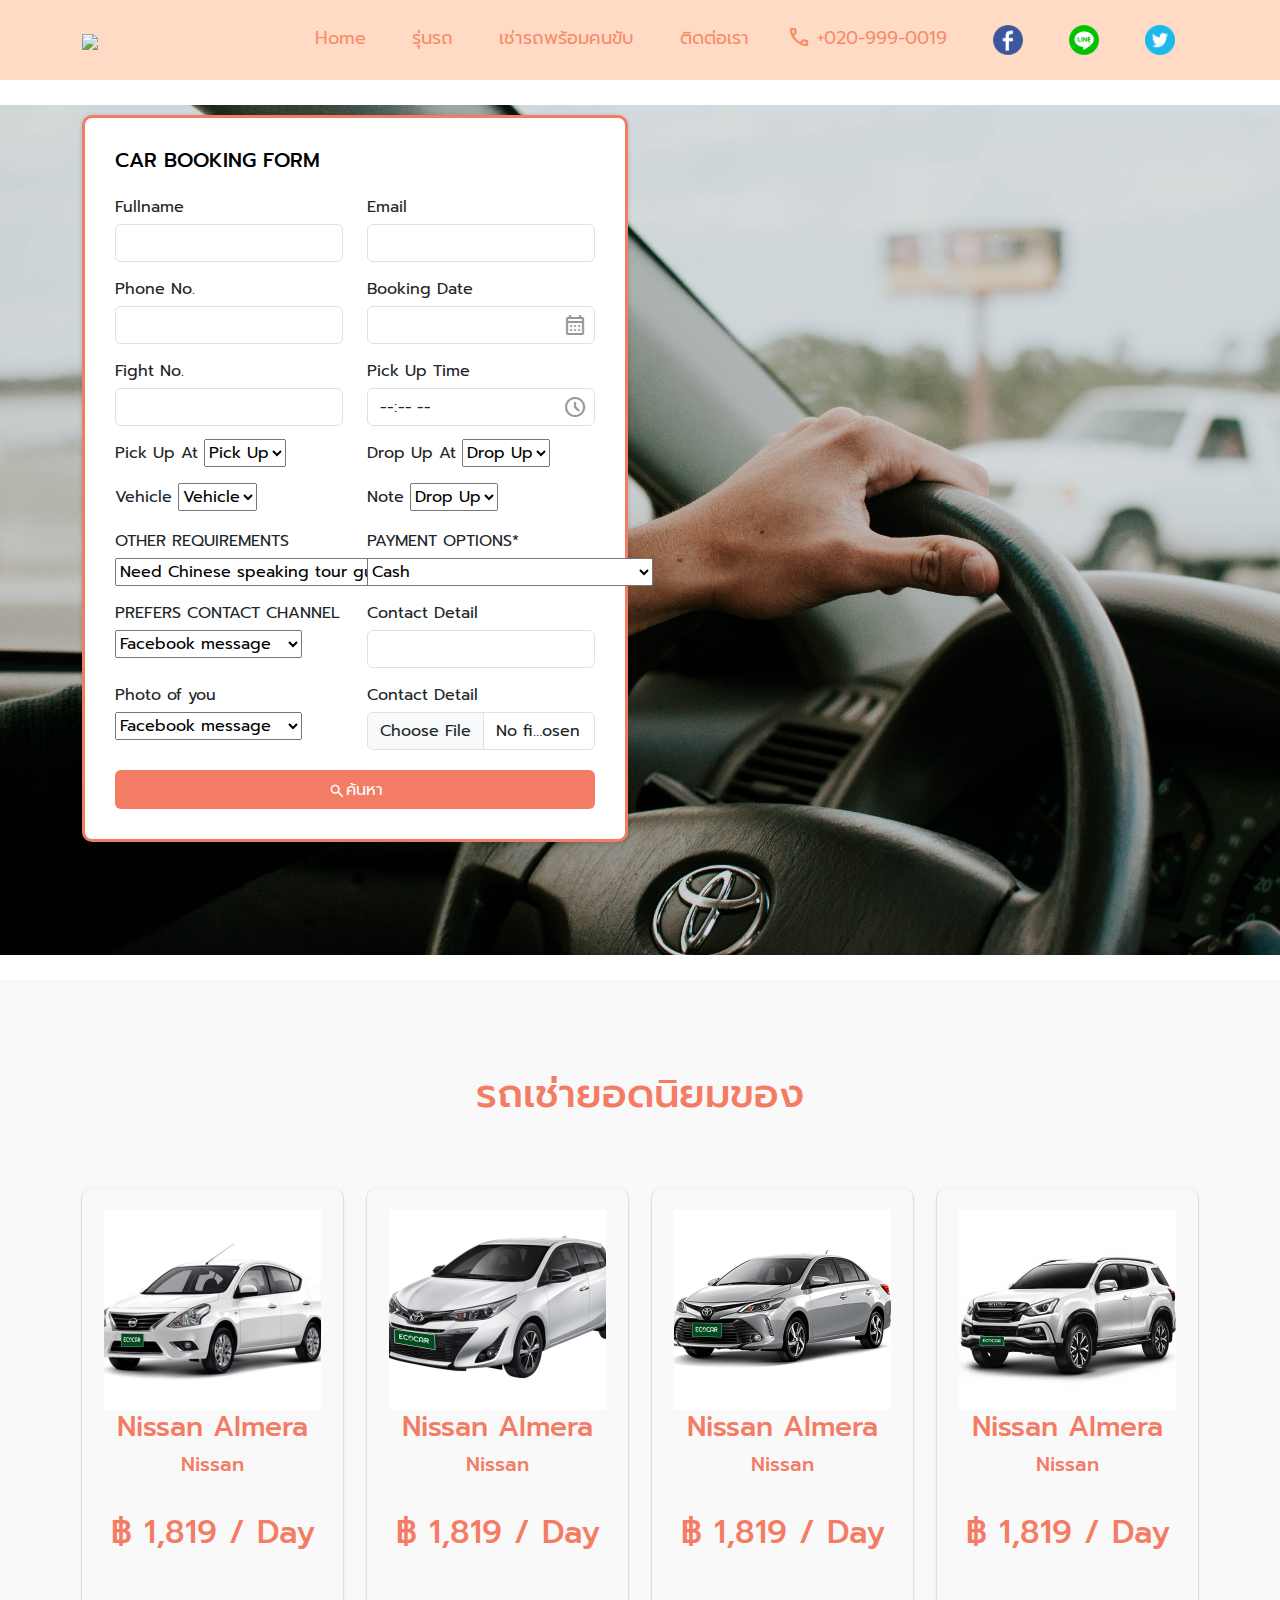
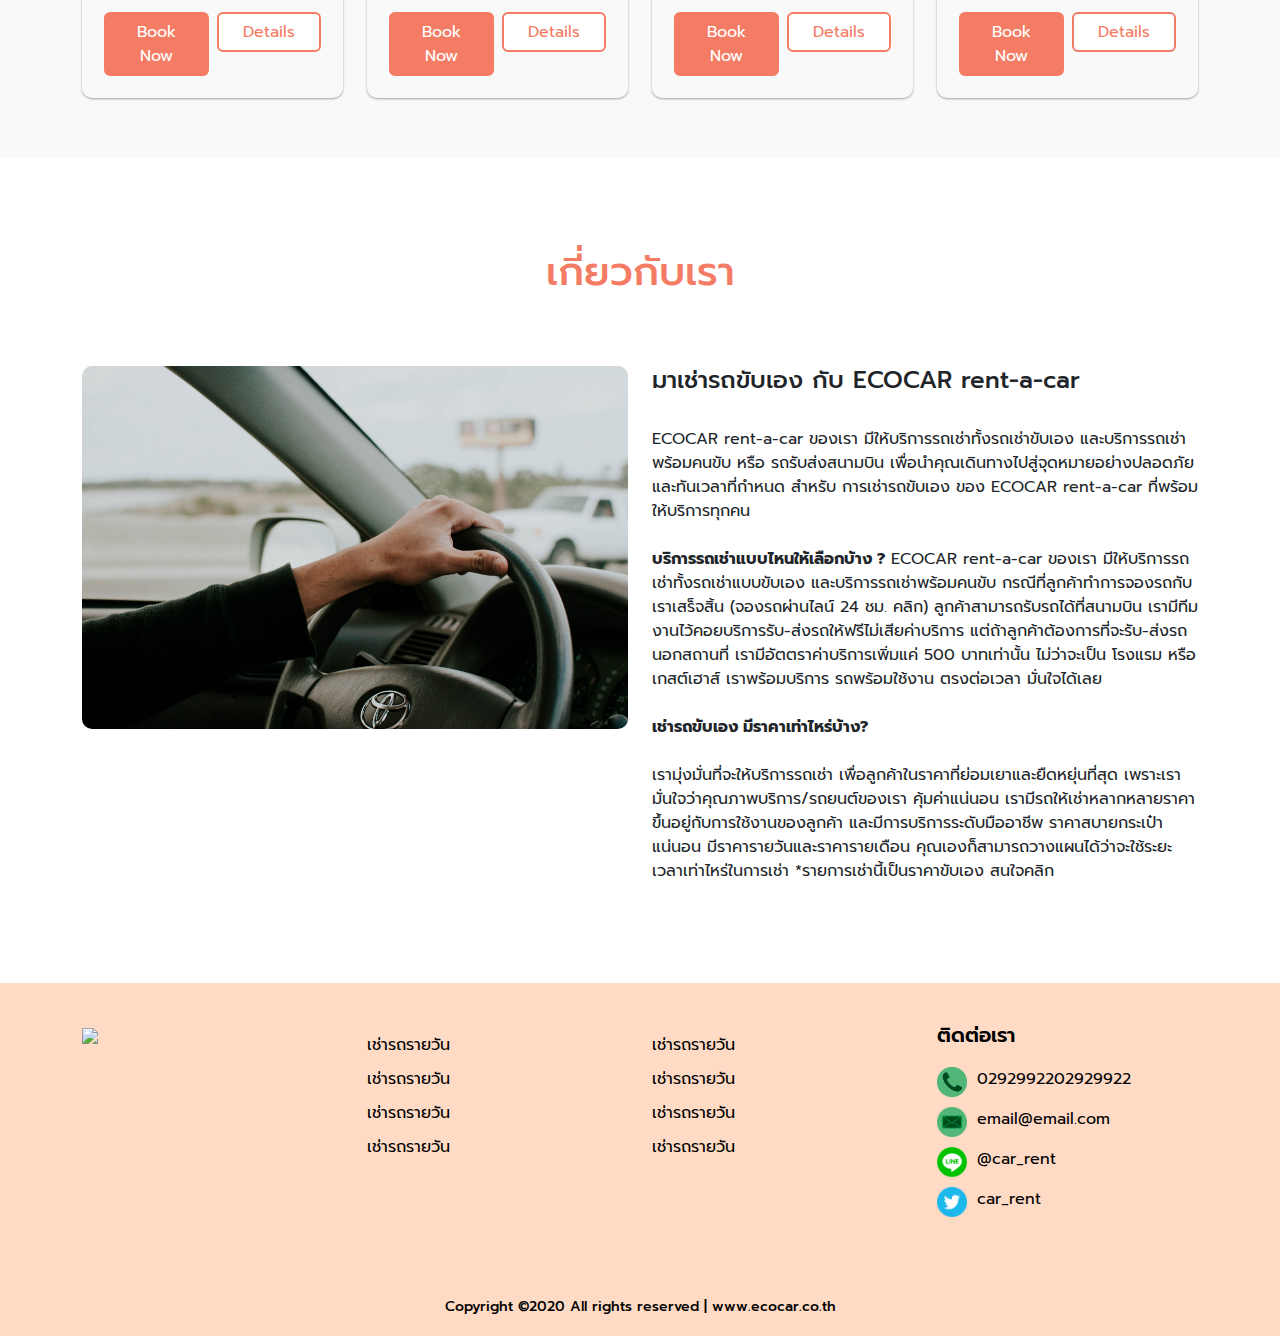
==== index.html @ 8d34a2dd "21:49 08/27/2023" ====
<!DOCTYPE html>
<html>
<head>
	
	<meta charset="utf-8">
    <meta http-equiv="X-UA-Compatible" content="IE=edge">
    <meta name="viewport" content="width=device-width, initial-scale=1">
	<title> Car Rent </title>
	<link rel="icon" type="image/x-icon" href="public/images/LogoLXBfinal01.png">
	<link href="https://cdn.jsdelivr.net/npm/bootstrap@5.3.1/dist/css/bootstrap.min.css" rel="stylesheet">
    <link href="public/css/style.css" rel="stylesheet" type="text/css" />      
	<link rel="stylesheet" href="https://cdnjs.cloudflare.com/ajax/libs/bootstrap-datepicker/1.9.0/css/bootstrap-datepicker.min.css"/>  
	<link href="https://cdn.jsdelivr.net/npm/select2@4.1.0-rc.0/dist/css/select2.min.css" rel="stylesheet" />  
	<link href="https://fonts.googleapis.com/icon?family=Material+Icons" rel="stylesheet"> 
	<link rel="preconnect" href="https://fonts.googleapis.com">
	<link rel="preconnect" href="https://fonts.gstatic.com" crossorigin> 
	<link href="https://fonts.googleapis.com/css2?family=Prompt:wght@400;500;600;700&display=swap" rel="stylesheet">
	<link rel="stylesheet" href="https://fonts.googleapis.com/css2?family=Material+Symbols+Outlined:opsz,wght,FILL,GRAD@20..48,100..700,0..1,-50..200" /> 
	<link rel="stylesheet" href="https://fonts.googleapis.com/css2?family=Material+Symbols+Rounded:opsz,wght,FILL,GRAD@48,400,0,0" />
	<link rel="stylesheet" href="https://cdnjs.cloudflare.com/ajax/libs/bootstrap-datetimepicker/4.17.47/css/bootstrap-datetimepicker.min.css">
 


</head>
<body> 

	<header>
		<nav class="navbar fixed-top navbar-expand-lg">
			<div class="container">
				<a class="navbar-brand" href="#">
					<img src="public/images/LogoLXBfinal01.png" class="img-responsive">
				</a>
				<button class="navbar-toggler" type="button" data-bs-toggle="collapse" data-bs-target="#navbarSupportedContent" aria-controls="navbarSupportedContent" aria-expanded="false" aria-label="Toggle navigation">
				<span class="navbar-toggler-icon"></span>
				</button>
				<div class="collapse navbar-collapse" id="navbarSupportedContent">
					<ul class="navbar-nav ms-auto mb-2 mb-lg-0">
						<li class="nav-item">
							<a class="nav-link" aria-current="page" href="#">Home</a>
						</li>
						<li class="nav-item">
							<a class="nav-link" href="#"> รุ่นรถ </a>
						</li>
						<li class="nav-item">
							<a class="nav-link" href="#">เช่ารถพร้อมคนขับ</a>
						</li>
						<li class="nav-item">
							<a class="nav-link" href="#">ติดต่อเรา</a>
						</li>
						<li class="nav-item">
							<a class="nav-link pl" href="tel:99999">
								<span class="material-symbols-outlined">
									call
								</span> +020-999-0019
							</a>
						</li>
						<li class="nav-item">
							<a class="nav-link" href="#">
								<img src="public/images/f.png" alt="">
							</a>
						</li>
						<li class="nav-item">
							<a class="nav-link" href="#">
								<img src="public/images/l.png" alt="">
							</a>
						</li>
						<li class="nav-item">
							<a class="nav-link" href="#">
								<img src="public/images/x.webp" alt="">
							</a>
						</li>
					</ul>
				</div>
			</div>
		</nav>
	</header>

	<main>
		<div class="cover-form">
			<div class="container">
				<div class="row h-100 d-flex align-items-center">
					<div class="col-lg-6">
						<div class="form-car">
							<h4>CAR BOOKING FORM</h4>
							<form>
								<div class="form-group row">
									<div class="col-lg-6">
										<label>Fullname</label>
										<input type="text" class="form-control"> 
									</div>
									<div class="col-lg-6">
										<label>Email</label>
										<input type="text" class="form-control"> 
									</div>
								</div>
								<div class="form-group row">
									<div class="col-lg-6">
										<label>Phone No.</label>
										<input type="text" class="form-control"> 
									</div>
									<div class="col-lg-6 position-relative"> 
										<label for="date1">Booking Date
											<span class="material-symbols-outlined icon-span2  ">
												calendar_month
											</span>
										</label>  
										<input type="text" class="form-control date" id="date1">
									</div>
								</div>
								<div class="form-group row">
									<div class="col-lg-6">
										<label>Fight No.</label>
										<input type="text" class="form-control"> 
									</div>
									<div class="col-lg-6 position-relative"> 
										<label for="timePicker">Pick Up Time
											<span class="material-symbols-outlined icon-span2  ">
												Schedule
											</span>
										</label>  
										<input type="time" class="form-control" id="timePicker">  
									</div>
								</div>
								<div class="form-group row">
									<div class="col-lg-6">
										<label>Pick Up At</label>
										<select class="js-example-basic-multiple">
											<option value="">Pick Up</option>
											<option value="">Pick Up</option>
											<option value="">Pick Up</option>
											<option value="">Pick Up</option>
										</select>
									</div>
									<div class="col-lg-6 position-relative"> 
										<label>Drop Up At</label>  
										<select class="js-example-basic-multiple">
											<option value="">Drop Up</option>
											<option value="">Drop Up</option>
											<option value="">Drop Up</option>
											<option value="">Drop Up</option>
										</select>
									</div>
								</div>
								<div class="form-group row">
									<div class="col-lg-6">
										<label>Vehicle </label>
										<select class="js-example-basic-multiple">
											<option value="">Vehicle</option>
											<option value="">Vehicle</option>
											<option value="">Vehicle</option>
											<option value="">Vehicle</option>
										</select>
									</div>
									<div class="col-lg-6 position-relative"> 
										<label>Note</label>  
										<select class="js-example-basic-multiple">
											<option value="">Drop Up</option>
											<option value="">Drop Up</option>
											<option value="">Drop Up</option>
											<option value="">Drop Up</option>
										</select>
									</div>
								</div>
								<div class="form-group row">
									<div class="col-lg-6">
										<label>OTHER REQUIREMENTS </label>
										<select class="js-example-basic-multiple">
											<option value="">Need Chinese speaking tour guide</option>
											<option value="">Need Chinese speaking driver</option>
											<option value="">Need English speaking driver</option>
											<option value="">Need a baby car seat in a car</option>
											<option value="">Able to smoke cigarettes in a car</option>
											<option value="">Able to drink alcohol in a car</option>
											<option value="">Able to bring pet with a case in a car</option>
											<option value="">อื่นๆ:</option>
										</select>
									</div>
									<div class="col-lg-6 position-relative"> 
										<label>PAYMENT OPTIONS*</label>  
										<select class="js-example-basic-multiple">
											<option value="">Cash</option>
											<option value="">Transfer money via Bank Account</option>
											<option value="">VISA/Credit card</option> 
										</select>
									</div>
								</div>  
								<div class="form-group row">
									<div class="col-lg-6">
										<label>PREFERS CONTACT CHANNEL </label>
										<select class="js-example-basic-multiple">
											<option value="">Facebook message</option> 
											<option value="">Instagram message</option> 
											<option value="">Line Official Account</option> 
											<option value="">Whatsapp</option> 
											<option value="">WeChat</option> 
											<option value="">อื่นๆ:</option> 
										</select>
									</div>
									<div class="col-lg-6 position-relative"> 
										<label>Contact Detail</label>  
										<input type="text" class="form-control"> 
									</div>
								</div> 
								<div class="form-group row">
									<div class="col-lg-6">
										<label>Photo of you </label>
										<select class="js-example-basic-multiple">
											<option value="">Facebook message</option> 
											<option value="">Instagram message</option> 
											<option value="">Line Official Account</option> 
											<option value="">Whatsapp</option> 
											<option value="">WeChat</option> 
											<option value="">อื่นๆ:</option> 
										</select>
									</div>
									<div class="col-lg-6 position-relative"> 
										<label>Contact Detail</label>  
										<input type="file" class="form-control"> 
									</div>
								</div> 

								<button class="btn">  
									<span class="material-symbols-outlined">search</span>ค้นหา
								</button>
								
							</form>
						</div>
					</div>
				</div>
			</div>
		</div>

		<section class="bg1">
			<div class="container my-car">
				<h1>รถเช่ายอดนิยมของ   </h1>
	
				<div class="row">
					<div class="col-lg-3 col-12">
						<div class="car">
							<img src="public/images/c1.jpg" alt="">
							<a href="#" class="link">
								<h3>Nissan Almera</h3>
								<h5>Nissan</h5>
							</a>
							<h2>฿ 1,819 / Day </h2>
							<div class="row">
								<div class="col-6 pe-1">
									<a href="#" class="btn">
										Book Now
									</a> 
								</div>
								<div class="col-6 ps-1">
									<a href="#" class="btn btn2">
										Details
									</a> 
								</div>
							</div>
						</div>
					</div>
					<div class="col-lg-3 col-12">
						<div class="car">
							<img src="public/images/c2.jpg" alt="">
							<a href="#" class="link">
								<h3>Nissan Almera</h3>
								<h5>Nissan</h5>
							</a>
							<h2>฿ 1,819 / Day </h2>
							<div class="row">
								<div class="col-6 pe-1">
									<a href="#" class="btn">
										Book Now
									</a> 
								</div>
								<div class="col-6 ps-1">
									<a href="#" class="btn btn2">
										Details
									</a> 
								</div>
							</div>
						</div>
					</div>
					<div class="col-lg-3 col-12">
						<div class="car">
							<img src="public/images/c3.jpg" alt="">
							<a href="#" class="link">
								<h3>Nissan Almera</h3>
								<h5>Nissan</h5>
							</a>
							<h2>฿ 1,819 / Day </h2>
							<div class="row">
								<div class="col-6 pe-1">
									<a href="#" class="btn">
										Book Now
									</a> 
								</div>
								<div class="col-6 ps-1">
									<a href="#" class="btn btn2">
										Details
									</a> 
								</div>
							</div>
						</div>
					</div>
					<div class="col-lg-3 col-12">
						<div class="car">
							<img src="public/images/c4.jpg" alt="">
							<a href="#" class="link">
								<h3>Nissan Almera</h3>
								<h5>Nissan</h5>
							</a>
							<h2>฿ 1,819 / Day </h2>
							<div class="row">
								<div class="col-6 pe-1">
									<a href="#" class="btn">
										Book Now
									</a> 
								</div>
								<div class="col-6 ps-1">
									<a href="#" class="btn btn2">
										Details
									</a> 
								</div>
							</div>
						</div>
					</div>
				</div>
	
			</div>
		</section>

		<section  >
			<div class="container my-car ">
				<h1>เกี่ยวกับเรา   </h1>
	
				<div class="row"> 
					<div class="col-lg-6">
						<img src="public/images/qq.jpg" class="img-fluid m-auto d-block bro">
					</div>
					<div class="col-lg-6">
						<h4>มาเช่ารถขับเอง กับ ECOCAR rent-a-car</h4>  
	
						<br>
	
						<p>
							ECOCAR rent-a-car ของเรา มีให้บริการรถเช่าทั้งรถเช่าขับเอง และบริการรถเช่าพร้อมคนขับ หรือ รถรับส่งสนามบิน เพื่อนำคุณเดินทางไปสู่จุดหมายอย่างปลอดภัย และทันเวลาที่กำหนด สำหรับ การเช่ารถขับเอง ของ ECOCAR rent-a-car ที่พร้อมให้บริการทุกคน <br> <br>
	
							<b>บริการรถเช่าแบบไหนให้เลือกบ้าง ?</b>
							ECOCAR rent-a-car ของเรา มีให้บริการรถเช่าทั้งรถเช่าแบบขับเอง และบริการรถเช่าพร้อมคนขับ กรณีที่ลูกค้าทำการจองรถกับเราเสร็จสิ้น (จองรถผ่านไลน์ 24 ชม. คลิก) ลูกค้าสามารถรับรถได้ที่สนามบิน เรามีทีมงานไว้คอยบริการรับ-ส่งรถให้ฟรีไม่เสียค่าบริการ แต่ถ้าลูกค้าต้องการที่จะรับ-ส่งรถนอกสถานที่ เรามีอัตตราค่าบริการเพิ่มแค่ 500 บาทเท่านั้น ไม่ว่าจะเป็น โรงแรม หรือ เกสต์เฮาส์ เราพร้อมบริการ รถพร้อมใช้งาน ตรงต่อเวลา มั่นใจได้เลย  <br> <br>
	
							<b>เช่ารถขับเอง มีราคาเท่าไหร่บ้าง? </b> <br> <br>
	
							เรามุ่งมั่นที่จะให้บริการรถเช่า เพื่อลูกค้าในราคาที่ย่อมเยาและยืดหยุ่นที่สุด เพราะเรามั่นใจว่าคุณภาพบริการ/รถยนต์ของเรา คุ้มค่าแน่นอน เรามีรถให้เช่าหลากหลายราคาขึ้นอยู่กับการใช้งานของลูกค้า และมีการบริการระดับมืออาชีพ ราคาสบายกระเป๋าแน่นอน มีราคารายวันและราคารายเดือน คุณเองก็สามารถวางแผนได้ว่าจะใช้ระยะเวลาเท่าไหร่ในการเช่า *รายการเช่านี้เป็นราคาขับเอง สนใจคลิก <br> <br>
						</p>
					</div>
				</div>
	
			</div>
	 
		</section>

	</main>
	
	<footer>
		<div class="container">
			<div class="row">
				<div class="col-lg-3">
					<img src="public/images/LogoLXBfinal01.png" class="logo">
				</div>
				<div class="col-lg-3">
					<ul>
						<li><a href="#">เช่ารถรายวัน</a></li>
						<li><a href="#">เช่ารถรายวัน</a></li>
						<li><a href="#">เช่ารถรายวัน</a></li>
						<li><a href="#">เช่ารถรายวัน</a></li>
					</ul>
				</div>
				<div class="col-lg-3">
					<ul>
						<li><a href="#">เช่ารถรายวัน</a></li>
						<li><a href="#">เช่ารถรายวัน</a></li>
						<li><a href="#">เช่ารถรายวัน</a></li>
						<li><a href="#">เช่ารถรายวัน</a></li>
					</ul>
				</div>
				<div class="col-lg-3">
					<h4>ติดต่อเรา</h4>
					<a href="tel:02929922" class="sc">
						<img src="public/images/c.png" alt=""> 0292992202929922
					</a>
					<a href="mailto:email@email.com" class="sc">
						<img src="public/images/email.png" alt=""> email@email.com
					</a>
					<a href="#" class="sc">
						<img src="public/images/l.png" alt=""> @car_rent
					</a>
					<a href="#" class="sc">
						<img src="public/images/x.webp" alt=""> car_rent
					</a>
				</div>
			</div>
			<br>
			<br>
			<br>
			<h6>Copyright ©2020 All rights reserved | www.ecocar.co.th

			</h6>
		</div>
	</footer>



	<script src="https://cdnjs.cloudflare.com/ajax/libs/jquery/3.6.0/jquery.min.js"></script> 
	<script src="https://cdn.jsdelivr.net/npm/@popperjs/core@2.9.2/dist/umd/popper.min.js" ></script>
	<script src="https://cdn.jsdelivr.net/npm/bootstrap@5.3.1/dist/js/bootstrap.bundle.min.js"></script>

	 
	<script src="https://cdn.jsdelivr.net/npm/select2@4.1.0-rc.0/dist/js/select2.min.js"></script>
	<script src="https://cdnjs.cloudflare.com/ajax/libs/bootstrap-datepicker/1.9.0/js/bootstrap-datepicker.min.js"  ></script>
	<script src="https://cdnjs.cloudflare.com/ajax/libs/bootstrap-datepicker/1.9.0/locales/bootstrap-datepicker.th.min.js"  ></script>  
    <script src="https://cdnjs.cloudflare.com/ajax/libs/bootstrap-datetimepicker/4.17.47/js/bootstrap-datetimepicker.min.js"></script>

	<script>
		$(document).ready(function() {
			$('.js-example-basic-multiple').select2();
		}); 

		$('.date').datepicker({
			format: 'dd MM yyyy',
			clearBtn: true, 
			calendarWeeks: false,
			autoclose: true,
			todayHighlight: true,
			toggleActive: true
		});

 
        var firstOpen = true;
        var time;
        $('#timePicker').datetimepicker({
            useCurrent: false,
            format: "hh:mm A"
        }).on('dp.show', function() {
            if(firstOpen) {
                time = moment().startOf('day');
                firstOpen = false;
            } else {
                time = "01:00 PM"
            }        
            $(this).data('DateTimePicker').date(time);
        });



		
    </script>    

</body>
</html>
---- public/css/style.css ----
:root{ 
  --bg-main: #F47C64;  
  --bg-main2:#FFA42F;  
  --bg-main3: #F88B6A;  
  --bg-main4: #F6B89F; 
  --bg-main5: #FFDBC5; 
}
a{
  text-decoration: none !important; 
}
a:hover{
  text-decoration: none;
}
body{
  font-family: 'Prompt', sans-serif;  
}     
header .navbar{
  height: 80px;
  background-color: var(--bg-main5);
}
header .navbar .img-responsive{
  height: 60px;
} 
header .navbar-nav .nav-item .nav-link{
  color: var(--bg-main3);
  font-size: 18px;
  position: relative;
  margin-left: 15px;
  margin-right: 15px;
}
header .navbar-nav .nav-item:hover .nav-link{
  color: black;
}
header .navbar-nav .nav-item .nav-link img{
  height: 30px;
  margin-bottom: 0px;
}
header .navbar-nav .nav-item .nav-link span{
  position: absolute;
  left: 0;
}
header .navbar-nav .nav-item .nav-link.pl{
  padding-left: 30px;
}
main{
  padding-top: 80px;
}
.cover-form{
  height: 900px;
  background-position: center !important;
  background-repeat: no-repeat !important;
  background-size: 100% auto !important;
  background: url(../images/qq.jpg);
  position: relative;
}
.form-car{ 
  /* background: rgba(255, 255, 255, 0.7);
  border-radius: 16px;
  box-shadow: 0 4px 30px rgba(0, 0, 0, 0.1);
  backdrop-filter: blur(12.1px);
  -webkit-backdrop-filter: blur(12.1px);
  border: 1px solid rgba(255, 255, 255, 0.57); */
  background-color: #fff;
  border: 3px solid var(--bg-main);

  margin-top: 35px;
  border-radius: 10px;
  padding: 30px;  
  box-shadow: rgba(0, 0, 0, 0.16) 0px 1px 4px;  
}
.form-car h4{ 
  color: #000;
  text-align: left;
  font-size: 20px;
}
.form-car label{
  margin-top: 15px;
  margin-bottom: 5px;
} 
.icon-span2{
  position: absolute;
  right: 20px;
  top: 51px;
  color: #979797;
  z-index: 10;
  background-color: #fff;
}   
.form-car .btn{ 
  background-color: var(--bg-main);
  display: block;
  width: 100%;
  color: #fff;
  margin-top: 20px;
  position: relative;
}
.form-car .btn span{ 
  position: relative;
  top: 5px;
  font-size: 18px;
}


.my-car{
  padding-top: 60px;
  padding-bottom: 60px;
}
.my-car h1{
  padding-top: 30px;
  padding-bottom: 30px;
  color:  var(--bg-main);
  text-align: center;
  font-size: 40px;
  margin-bottom: 40px;
}
.car{
  position: relative;
  box-shadow: rgba(0, 0, 0, 0.12) 0px 1px 3px, rgba(0, 0, 0, 0.24) 0px 1px 2px;
  min-height: 100px;
  padding: 20px;
  border: 2px solid transparent;
  transition: .33s all ease-out;  
  border-radius: 10px;
}
.car:hover{ 
  border: 2px solid var(--bg-main);
}
.car img{
  max-width: 100%;
  margin-left: auto;
  margin-right: auto;
  height: 200px;
  object-fit: cover;
  display: block;
}
.car .btn{
  background-color: var(--bg-main);
  display: block;
  width: 100%;
  color: #fff;
  margin-top: 20px;
  position: relative;
  border: 2px solid var(--bg-main);
}
.car .btn.btn2{
  background-color: #fff; 
  border: 2px solid var(--bg-main);
  color: var(--bg-main);
}
.car h2{
  padding-top: 30px;
  padding-bottom: 30px;
  color:  var(--bg-main);
  text-align: center;
  font-size: 32px;
  margin-bottom: 10px;
}
.car .link{ 
  color:  var(--bg-main); 
  text-align: center;
  transition: .33s all ease-out;  
}
.car .link:hover{ 
  color:  var(--bg-main2);  
} 
footer{
  background-color: var(--bg-main5);
  min-height: 200px;
  padding-top: 40px;
}  
footer .logo{
  height: 100px;
}
footer ul{
  padding-left: 0px;
  list-style: none;
  margin-bottom:  20px;
}
footer ul li{
  margin-top: 10px;
  margin-bottom: 10px;
  transition: .33s all ease-out;  
}
footer ul li a{
  color: #000;
  font-size: 16px;
}
footer ul li:hover a{
  color: var(--bg-main2);
}
footer h4{
  color: #000;
  font-size: 20px;
  font-weight: 600;
  margin-bottom: 20px;
} 
footer h6{
  text-align: center;
  font-size: 14px;
  color: #000;
  margin-bottom: 0px;
  padding-bottom: 20px;
}
.sc{
  color: #000;
  font-size: 16px; 
  padding-left: 40px;
  position: relative;
  display: block;
  margin-bottom: 16px;
}
.sc img{
  height: 30px;
  position: absolute;
  left: 0;
}
.bro{
  border-radius: 10px;
}
.bg1{
  background-color: #f9f9f9;
}
.bg2{
  background-color: var(--bg-main5);
}





/*
#418EFD 
transition: .33s all ease-out;  
######################################################################################################
###################################################################################################### 
*/ 

@media only screen and (max-width: 1024px) { /* MOBILE */
  .mb-x{
    display: none !important;
  }    
  .cover-form{
    height: unset !important; 
    background-size: auto 100%   !important; 
    padding-bottom: 50px;
  }
  .my-car {
    padding-top: 30px;
    padding-bottom: 30px;
  }
  .my-car h1 {
    padding-top: 20px;
    padding-bottom: 20px; 
    font-size: 30px;
    margin-bottom: 10px;
  }
  .car{ 
    margin-bottom: 20px;
  }
  .navbar-collapse{
    background-color: #fff;
    box-shadow: rgba(0, 0, 0, 0.16) 0px 1px 4px;  
  }
}
@media only screen and (min-width: 1025px) { /* PC */
  .pc-x{
    display: none !important;
  }   
}   

.js-example-basic-multiple + .select2{
  width: 100% !important;
}
.select2-container--default .select2-selection--single { 
  border-radius: 4px;
  border: 1px solid #D9D9D9 !important;
  background-color: #FFF;
} 
.select2-container--default .select2-selection--single:focus{ 
  border: 1px solid #D9D9D9 !important;
} 
.select2-container--default .select2-selection--single .select2-selection__rendered {
  color: #000; 
  font-size: 12px;
  font-style: normal;
  font-weight: 400;
  line-height: 24px;  
}
.select2-selection__rendered {
  line-height: 38px !important; 
  border-radius: 4px; 
}
.select2-container .select2-selection--single {
  height: 38px !important; 
  border-radius: 4px;
}
.select2-selection__arrow {
  height: 38px !important; 
  border-radius: 4px;
}
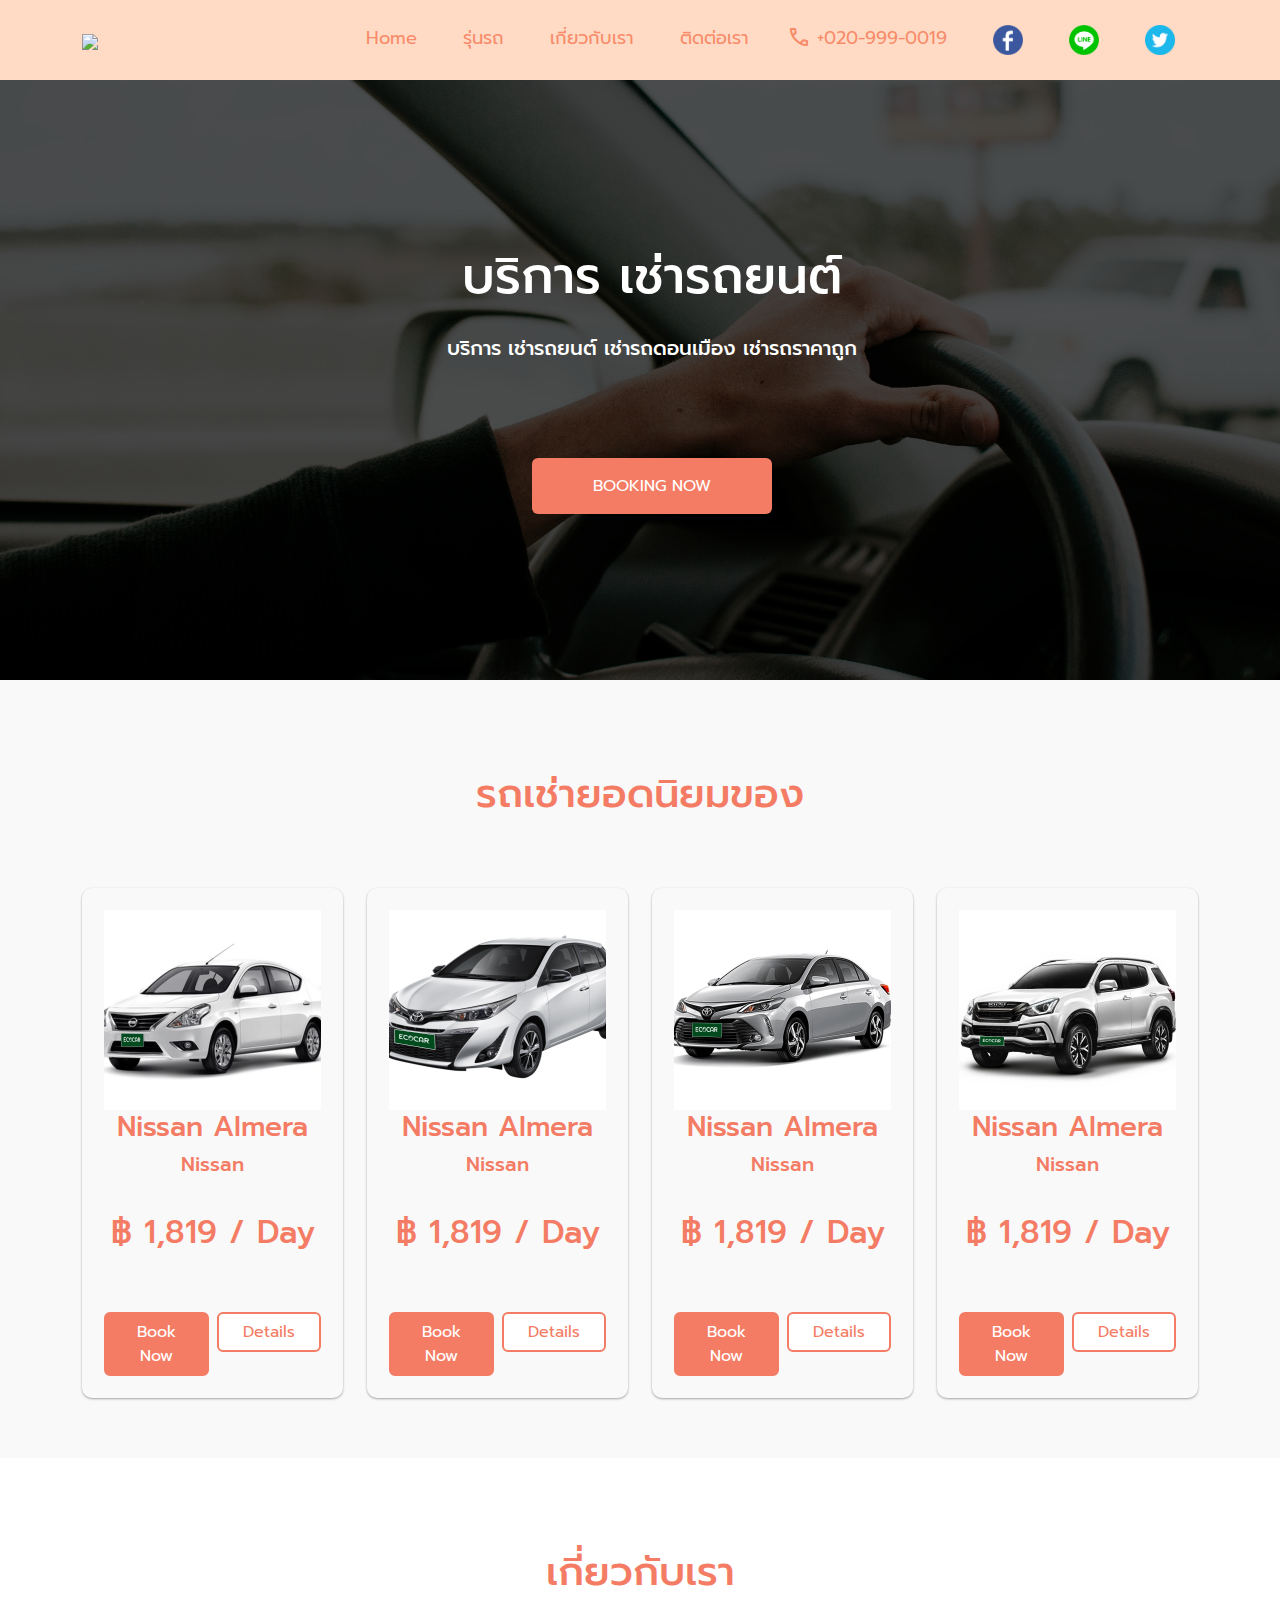
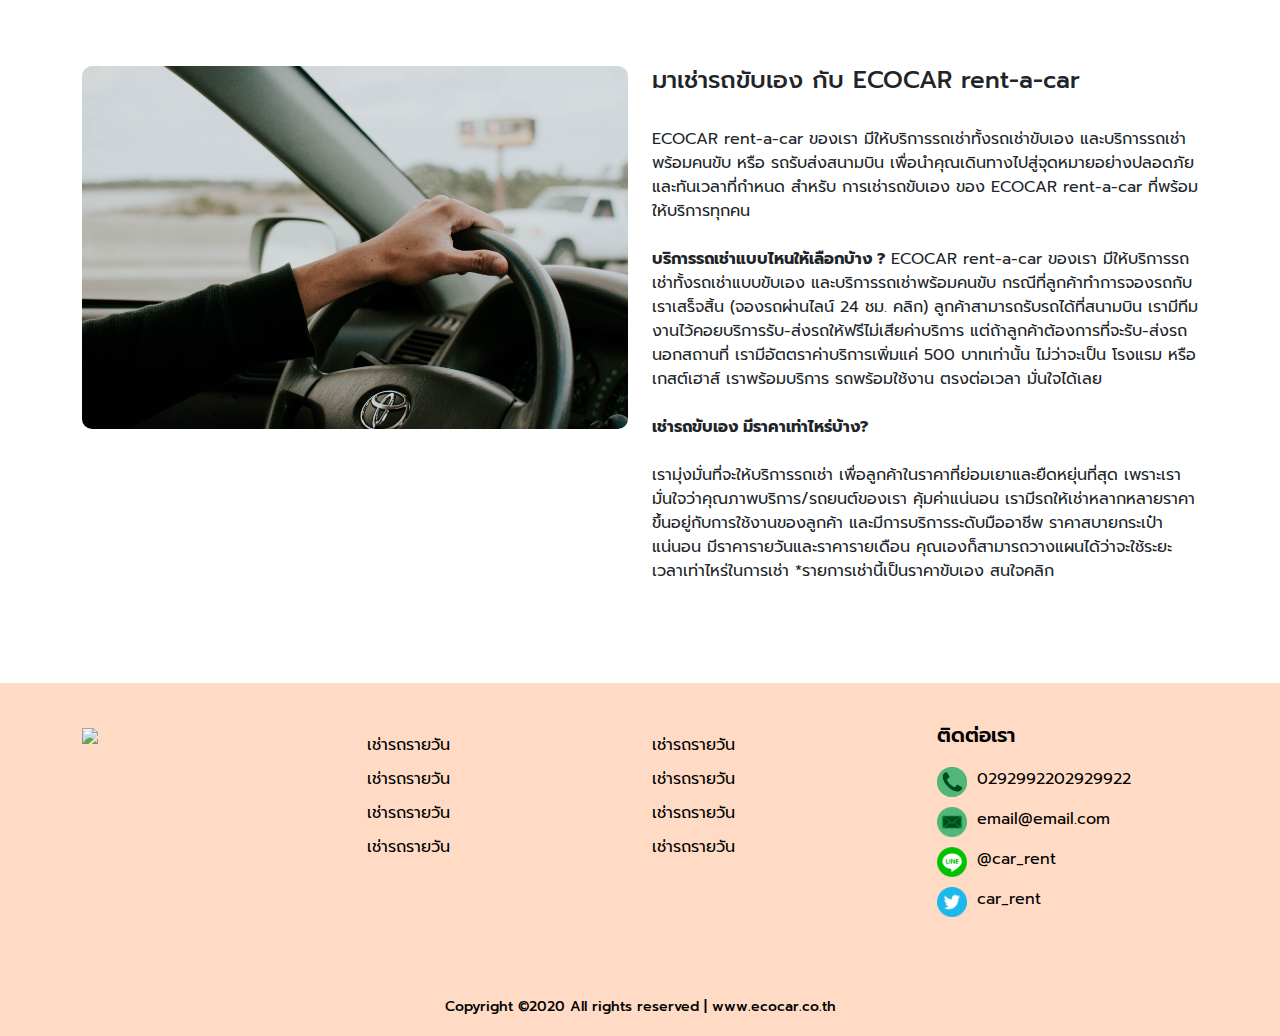
==== commit 9f89195e: "21:49 08/27/2023" ====
--- a/index.html
+++ b/index.html
@@ -39,10 +39,10 @@
 							<a class="nav-link" aria-current="page" href="#">Home</a>
 						</li>
 						<li class="nav-item">
-							<a class="nav-link" href="#"> รุ่นรถ </a>
-						</li>
-						<li class="nav-item">
-							<a class="nav-link" href="#">เช่ารถพร้อมคนขับ</a>
+							<a class="nav-link" href="#car"> รุ่นรถ </a>
+						</li>
+						<li class="nav-item">
+							<a class="nav-link" href="#about">เกี่ยวกับเรา</a>
 						</li>
 						<li class="nav-item">
 							<a class="nav-link" href="#">ติดต่อเรา</a>
@@ -79,40 +79,58 @@
 		<div class="cover-form">
 			<div class="container">
 				<div class="row h-100 d-flex align-items-center">
-					<div class="col-lg-6">
-						<div class="form-car">
+					<div class="col-lg-12 position-relative">
+
+						<div class="book-box">
+							<div>
+								<h1>บริการ เช่ารถยนต์</h1>
+								<h4> บริการ เช่ารถยนต์ เช่ารถดอนเมือง เช่ารถราคาถูก</h4>
+								<br><br>
+								<button class="btn" data-bs-toggle="modal" data-bs-target="#myModal">BOOKING NOW</button>
+							</div>
+						</div> 
+					</div>
+				</div>
+			</div>
+		</div>
+
+		<!-- The Modal -->
+		<div class="modal fade" id="myModal">
+			<div class="modal-dialog modal-dialog-centered modal-xl ">
+				<div class="modal-content"> 
+					<div class="modal-body"> 
+						<div class="form-car ">
 							<h4>CAR BOOKING FORM</h4>
 							<form>
 								<div class="form-group row">
-									<div class="col-lg-6">
+									<div class="col-lg-4">
 										<label>Fullname</label>
 										<input type="text" class="form-control"> 
 									</div>
-									<div class="col-lg-6">
+									<div class="col-lg-4">
 										<label>Email</label>
 										<input type="text" class="form-control"> 
 									</div>
-								</div>
-								<div class="form-group row">
-									<div class="col-lg-6">
+									<div class="col-lg-4">
 										<label>Phone No.</label>
 										<input type="text" class="form-control"> 
 									</div>
-									<div class="col-lg-6 position-relative"> 
+								</div>
+								<div class="form-group row">
+									<div class="col-lg-4 position-relative"> 
 										<label for="date1">Booking Date
 											<span class="material-symbols-outlined icon-span2  ">
 												calendar_month
 											</span>
 										</label>  
 										<input type="text" class="form-control date" id="date1">
-									</div>
-								</div>
-								<div class="form-group row">
-									<div class="col-lg-6">
+									</div> 
+									<div class="col-lg-4">
 										<label>Fight No.</label>
 										<input type="text" class="form-control"> 
-									</div>
-									<div class="col-lg-6 position-relative"> 
+										<small>* In case of airport transfer</small>
+									</div>
+									<div class="col-lg-4 position-relative"> 
 										<label for="timePicker">Pick Up Time
 											<span class="material-symbols-outlined icon-span2  ">
 												Schedule
@@ -122,117 +140,192 @@
 									</div>
 								</div>
 								<div class="form-group row">
-									<div class="col-lg-6">
+									<div class="col-lg-4">
 										<label>Pick Up At</label>
-										<select class="js-example-basic-multiple">
-											<option value="">Pick Up</option>
-											<option value="">Pick Up</option>
-											<option value="">Pick Up</option>
-											<option value="">Pick Up</option>
-										</select>
-									</div>
-									<div class="col-lg-6 position-relative"> 
+										<input type="text" class="form-control">
+										<small>* Please provides location name or GoogleMap Link</small>
+									</div>
+									<div class="col-lg-4 position-relative"> 
 										<label>Drop Up At</label>  
-										<select class="js-example-basic-multiple">
-											<option value="">Drop Up</option>
-											<option value="">Drop Up</option>
-											<option value="">Drop Up</option>
-											<option value="">Drop Up</option>
-										</select>
-									</div>
-								</div>
-								<div class="form-group row">
-									<div class="col-lg-6">
+										<input type="text" class="form-control">
+										<small>* Please provides destination name or GoogleMap Link</small>
+									</div>
+									<div class="col-lg-4">
 										<label>Vehicle </label>
-										<select class="js-example-basic-multiple">
+										<select class="form-control">
 											<option value="">Vehicle</option>
 											<option value="">Vehicle</option>
 											<option value="">Vehicle</option>
 											<option value="">Vehicle</option>
 										</select>
 									</div>
-									<div class="col-lg-6 position-relative"> 
-										<label>Note</label>  
-										<select class="js-example-basic-multiple">
+								</div>
+								<div class="form-group row">
+									<div class="col-lg-4">
+										<label>OTHER REQUIREMENTS </label>
+										<div class="form-check">
+											<input class="form-check-input" type="checkbox" value="" id="flexCheckDefault">
+											<label class="form-check-label" for="flexCheckDefault">
+											Need Chinese speaking tour guide
+											</label>
+										</div>
+										<div class="form-check">
+											<input class="form-check-input" type="checkbox" value="" id="flexCheckChecked">
+											<label class="form-check-label" for="flexCheckChecked">
+												Need Chinese speaking driver
+											</label>
+										</div>
+										<div class="form-check">
+											<input class="form-check-input" type="checkbox" value="" id="flexCheckChecked">
+											<label class="form-check-label" for="flexCheckChecked">
+												Need English speaking driver
+											</label>
+										</div>
+										<div class="form-check">
+											<input class="form-check-input" type="checkbox" value="" id="flexCheckChecked">
+											<label class="form-check-label" for="flexCheckChecked">
+												Need a baby car seat in a car
+											</label>
+										</div>
+										<div class="form-check">
+											<input class="form-check-input" type="checkbox" value="" id="flexCheckChecked">
+											<label class="form-check-label" for="flexCheckChecked">
+												Able to smoke cigarettes in a car
+											</label>
+										</div>
+										<div class="form-check">
+											<input class="form-check-input" type="checkbox" value="" id="flexCheckChecked">
+											<label class="form-check-label" for="flexCheckChecked">
+												Able to drink alcohol in a car
+											</label>
+										</div>
+										<div class="form-check">
+											<input class="form-check-input" type="checkbox" value="" id="flexCheckChecked">
+											<label class="form-check-label" for="flexCheckChecked">
+												Able to bring pet with a case in a car
+											</label>
+										</div>
+										<div class="form-check">
+											<input class="form-check-input" type="checkbox" value="" id="flexCheckChecked">
+											<label class="form-check-label" for="flexCheckChecked">
+												อื่นๆ
+											</label>
+										</div>
+									</div> 
+									<div class="col-lg-4 position-relative"> 
+										<label>PAYMENT OPTIONS*</label>  
+										<div class="form-check">
+											<input class="form-check-input" type="checkbox" value="" id="flexCheckChecked2">
+											<label class="form-check-label" for="flexCheckChecked2">
+												Cash
+											</label>
+										</div>
+										<div class="form-check">
+											<input class="form-check-input" type="checkbox" value="" id="flexCheckChecked2">
+											<label class="form-check-label" for="flexCheckChecked2">
+												Transfer money via Bank Account
+											</label>
+										</div>
+										<div class="form-check">
+											<input class="form-check-input" type="checkbox" value="" id="flexCheckChecked2">
+											<label class="form-check-label" for="flexCheckChecked2">
+												VISA/Credit card
+											</label>
+										</div>  
+									</div>
+									<div class="col-lg-4">
+										<label>PREFERS CONTACT CHANNEL </label>
+										<div class="form-check">
+											<input class="form-check-input" type="checkbox" value="" id="flexCheckChecked3">
+											<label class="form-check-label" for="flexCheckChecked3">Facebook message</label>
+										</div>   
+										<div class="form-check">
+											<input class="form-check-input" type="checkbox" value="" id="flexCheckChecked3">
+											<label class="form-check-label" for="flexCheckChecked3">Instagram message</label>
+										</div>   
+										<div class="form-check">
+											<input class="form-check-input" type="checkbox" value="" id="flexCheckChecked3">
+											<label class="form-check-label" for="flexCheckChecked3">Line Official Account</label>
+										</div>   
+										<div class="form-check">
+											<input class="form-check-input" type="checkbox" value="" id="flexCheckChecked3">
+											<label class="form-check-label" for="flexCheckChecked3">Whatsapp</label>
+										</div>   
+										<div class="form-check">
+											<input class="form-check-input" type="checkbox" value="" id="flexCheckChecked3">
+											<label class="form-check-label" for="flexCheckChecked3">WeChat</label>
+										</div>   
+										<div class="form-check">
+											<input class="form-check-input" type="checkbox" value="" id="flexCheckChecked3">
+											<label class="form-check-label" for="flexCheckChecked3">อื่นๆ:</label>
+										</div>   
+										<small>Please tell us which <b>contact channels</b> are best for communicating with you.</small>
+									</div>
+								</div> 
+
+								<div class="form-group row">
+									<div class="col-lg-8 position-relative"> 
+										<label>TRAVEL TYPES</label>  
+										<select class="form-control">
 											<option value="">Drop Up</option>
 											<option value="">Drop Up</option>
 											<option value="">Drop Up</option>
 											<option value="">Drop Up</option>
-										</select>
-									</div>
-								</div>
-								<div class="form-group row">
-									<div class="col-lg-6">
-										<label>OTHER REQUIREMENTS </label>
-										<select class="js-example-basic-multiple">
-											<option value="">Need Chinese speaking tour guide</option>
-											<option value="">Need Chinese speaking driver</option>
-											<option value="">Need English speaking driver</option>
-											<option value="">Need a baby car seat in a car</option>
-											<option value="">Able to smoke cigarettes in a car</option>
-											<option value="">Able to drink alcohol in a car</option>
-											<option value="">Able to bring pet with a case in a car</option>
-											<option value="">อื่นๆ:</option>
-										</select>
-									</div>
-									<div class="col-lg-6 position-relative"> 
-										<label>PAYMENT OPTIONS*</label>  
-										<select class="js-example-basic-multiple">
-											<option value="">Cash</option>
-											<option value="">Transfer money via Bank Account</option>
-											<option value="">VISA/Credit card</option> 
-										</select>
-									</div>
-								</div>  
-								<div class="form-group row">
-									<div class="col-lg-6">
-										<label>PREFERS CONTACT CHANNEL </label>
-										<select class="js-example-basic-multiple">
-											<option value="">Facebook message</option> 
-											<option value="">Instagram message</option> 
-											<option value="">Line Official Account</option> 
-											<option value="">Whatsapp</option> 
-											<option value="">WeChat</option> 
-											<option value="">อื่นๆ:</option> 
-										</select>
-									</div>
-									<div class="col-lg-6 position-relative"> 
+										</select> 
+										<ul>
+											<li>Note : - In Bangkok areas, prices are net (includes fuel & toll way)</li>
+											<li>- For traveling outside Bangkok, please pay for your own fuel expenses.</li>
+											<li>- For traveling outside Bangkok more than 1 day, need to pay 500B/day for a driver's accommodation.</li>
+										</ul> 
+									</div>   
+								</div>
+ 
+
+								<div class="form-group row"> 
+									<div class="col-lg-8 position-relative"> 
 										<label>Contact Detail</label>  
 										<input type="text" class="form-control"> 
-									</div>
+										<small>
+											Please tell us your "Facebook name/ Instagram Name / Line ID, LINE name / Whatsapp
+											number or WeChat ID', so we can contact you back with your prefers contact channel.
+										</small>
+									</div> 
+									<div class="col-lg-4 position-relative"> 
+										<label>PHOTO OF YOU</label>  
+										<input type="file" class="form-control">  
+										<small>Please help us easily find you</small>
+									</div> 
+								</div>
+
+								<div class="form-group row"> 
+									<div class="col-lg-12 position-relative"> 
+										<label>NOTES</label>  
+										<input type="text" class="form-control"> 
+										<small>If you have any other requirement please feel free to write it.</small>
+									</div>  
+								</div>
+
+
+								<hr>
+
+
+								<div class="form-group row justify-content-center">
+									<div class="col-lg-4 col-12">
+										<button class="btn"> Booking Now </button>
+									</div> 
 								</div> 
-								<div class="form-group row">
-									<div class="col-lg-6">
-										<label>Photo of you </label>
-										<select class="js-example-basic-multiple">
-											<option value="">Facebook message</option> 
-											<option value="">Instagram message</option> 
-											<option value="">Line Official Account</option> 
-											<option value="">Whatsapp</option> 
-											<option value="">WeChat</option> 
-											<option value="">อื่นๆ:</option> 
-										</select>
-									</div>
-									<div class="col-lg-6 position-relative"> 
-										<label>Contact Detail</label>  
-										<input type="file" class="form-control"> 
-									</div>
-								</div> 
-
-								<button class="btn">  
-									<span class="material-symbols-outlined">search</span>ค้นหา
-								</button>
+
 								
 							</form>
-						</div>
-					</div>
+						</div> 
+					</div> 
 				</div>
 			</div>
 		</div>
 
-		<section class="bg1">
+		<section class="bg1" id="car">
 			<div class="container my-car">
-				<h1>รถเช่ายอดนิยมของ   </h1>
+				<h1 >รถเช่ายอดนิยมของ   </h1>
 	
 				<div class="row">
 					<div class="col-lg-3 col-12">
@@ -328,9 +421,9 @@
 			</div>
 		</section>
 
-		<section  >
+		<section  id="about">
 			<div class="container my-car ">
-				<h1>เกี่ยวกับเรา   </h1>
+				<h1 >เกี่ยวกับเรา   </h1>
 	
 				<div class="row"> 
 					<div class="col-lg-6">
--- a/public/css/style.css
+++ b/public/css/style.css
@@ -46,12 +46,65 @@
   padding-top: 80px;
 }
 .cover-form{
-  height: 900px;
+  height: 600px;
   background-position: center !important;
   background-repeat: no-repeat !important;
   background-size: 100% auto !important;
   background: url(../images/qq.jpg);
   position: relative;
+}
+.cover-form::after{
+  content: "";
+  position: absolute;
+  z-index: 3;
+  height: 100%;
+  width: 100%;
+  background-color: rgba(0, 0, 0, 0.65);
+}
+.book-box{ 
+  position: absolute;
+  z-index: 5; 
+  display: flex;
+  justify-content: center;
+  align-items: center; 
+  height: 600px;
+  width: 100%; 
+}
+.book-box h1{ 
+  color: #fff;
+  font-size: 50px; 
+  text-align: center;
+  margin-bottom: 30px;
+}
+.book-box h4{ 
+  color: #fff;
+  font-size: 20px;
+  text-align: center; 
+  margin-bottom: 30px;
+}
+.book-box h4{ 
+  color: #fff;
+  font-size: 20px;
+  text-align: center; 
+}
+.book-box .btn{ 
+  background-color: var(--bg-main); 
+  color: #fff;
+  margin-top: 20px;
+  position: relative;
+  padding: 15px 60px;
+  text-align: center;
+  display: block;
+  margin: 20px auto 0px;
+}
+.book-box .btn:hover{ 
+  background-color: var(--bg-main3); 
+  color: #fff; 
+}
+.book-box .btn span{ 
+  position: relative;
+  top: 5px;
+  font-size: 18px;
 }
 .form-car{ 
   /* background: rgba(255, 255, 255, 0.7);
@@ -61,9 +114,7 @@
   -webkit-backdrop-filter: blur(12.1px);
   border: 1px solid rgba(255, 255, 255, 0.57); */
   background-color: #fff;
-  border: 3px solid var(--bg-main);
-
-  margin-top: 35px;
+  border: 3px solid var(--bg-main); 
   border-radius: 10px;
   padding: 30px;  
   box-shadow: rgba(0, 0, 0, 0.16) 0px 1px 4px;  
@@ -98,6 +149,23 @@
   top: 5px;
   font-size: 18px;
 }
+.form-car small{  
+  font-size: 12px; 
+}
+.form-car ul{  
+  padding-left: 0px;
+  list-style: none;
+}
+.form-car ul li{  
+  font-size: 12px;
+  padding-left: 39px;
+}
+.form-car ul li:nth-child(1){  
+  padding-left: 0px;
+}
+.form-check label{
+  margin-top: 0px;
+}
 
 
 .my-car{
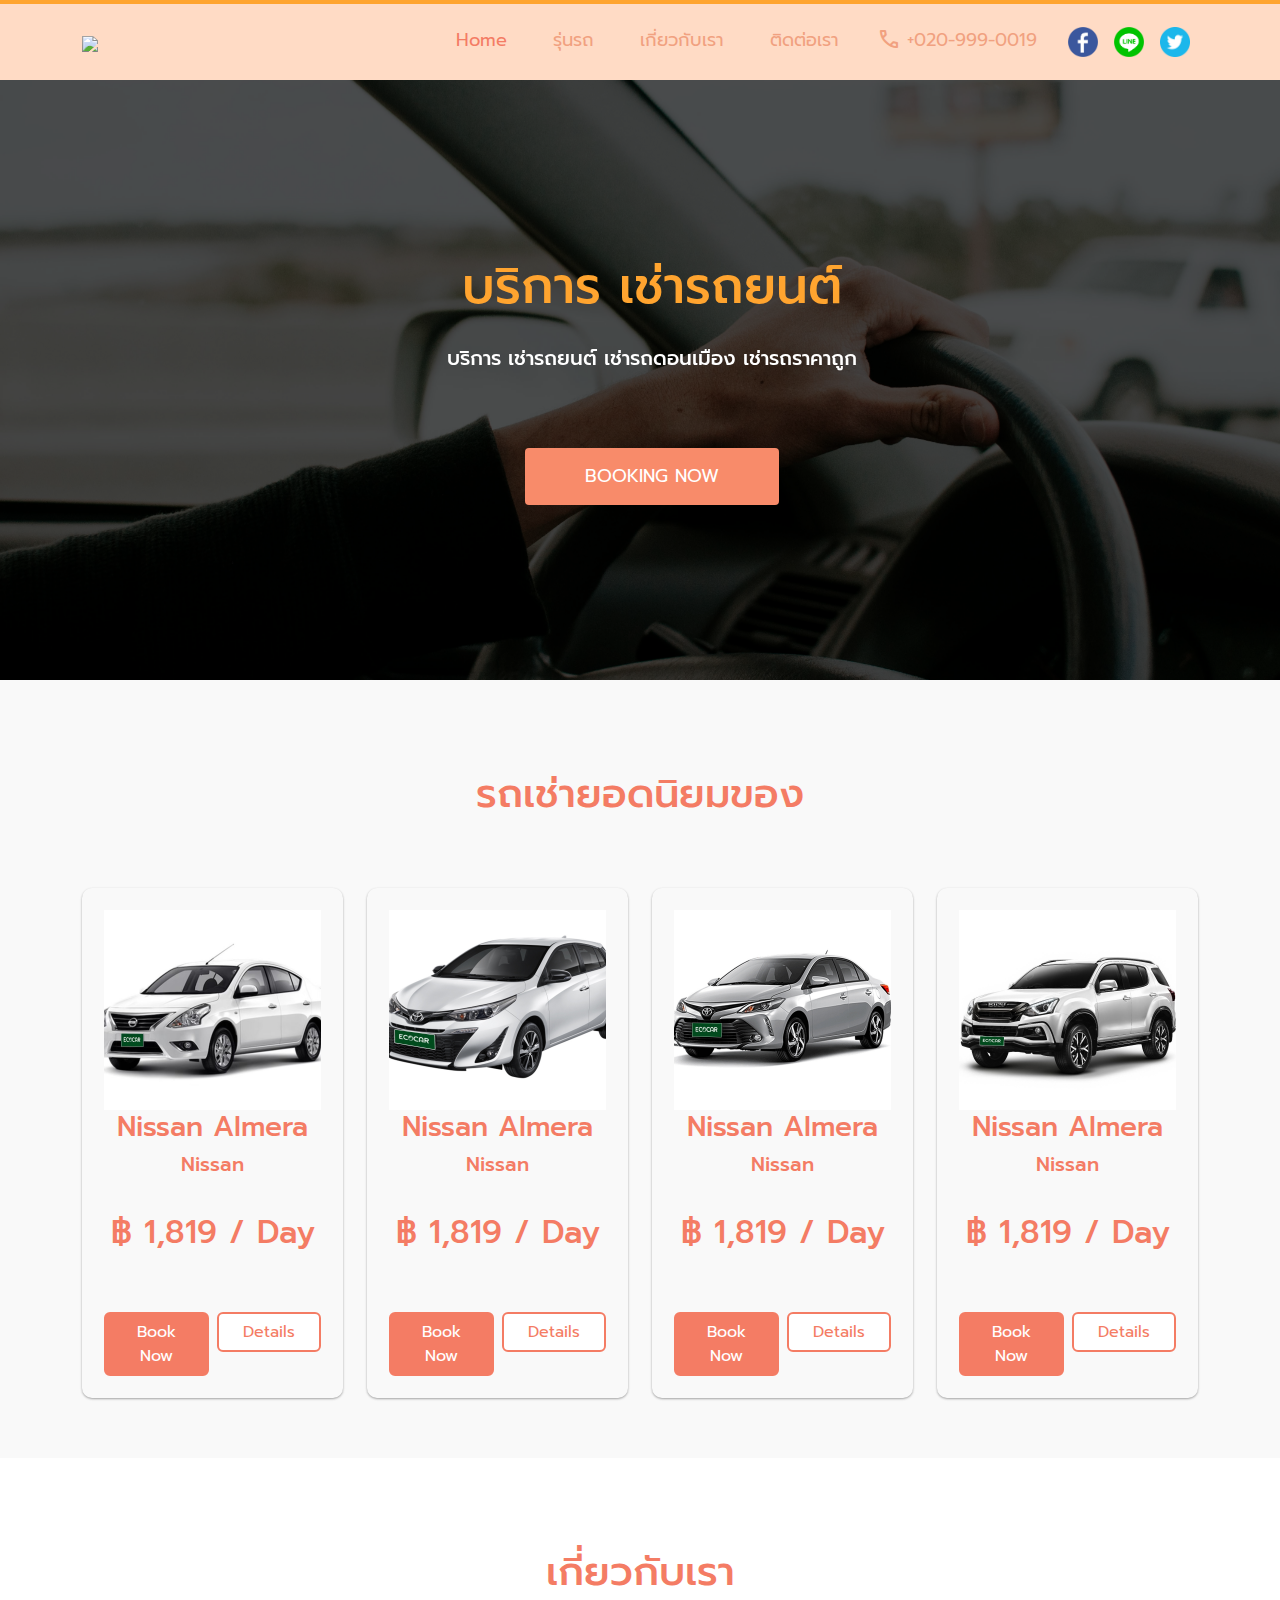
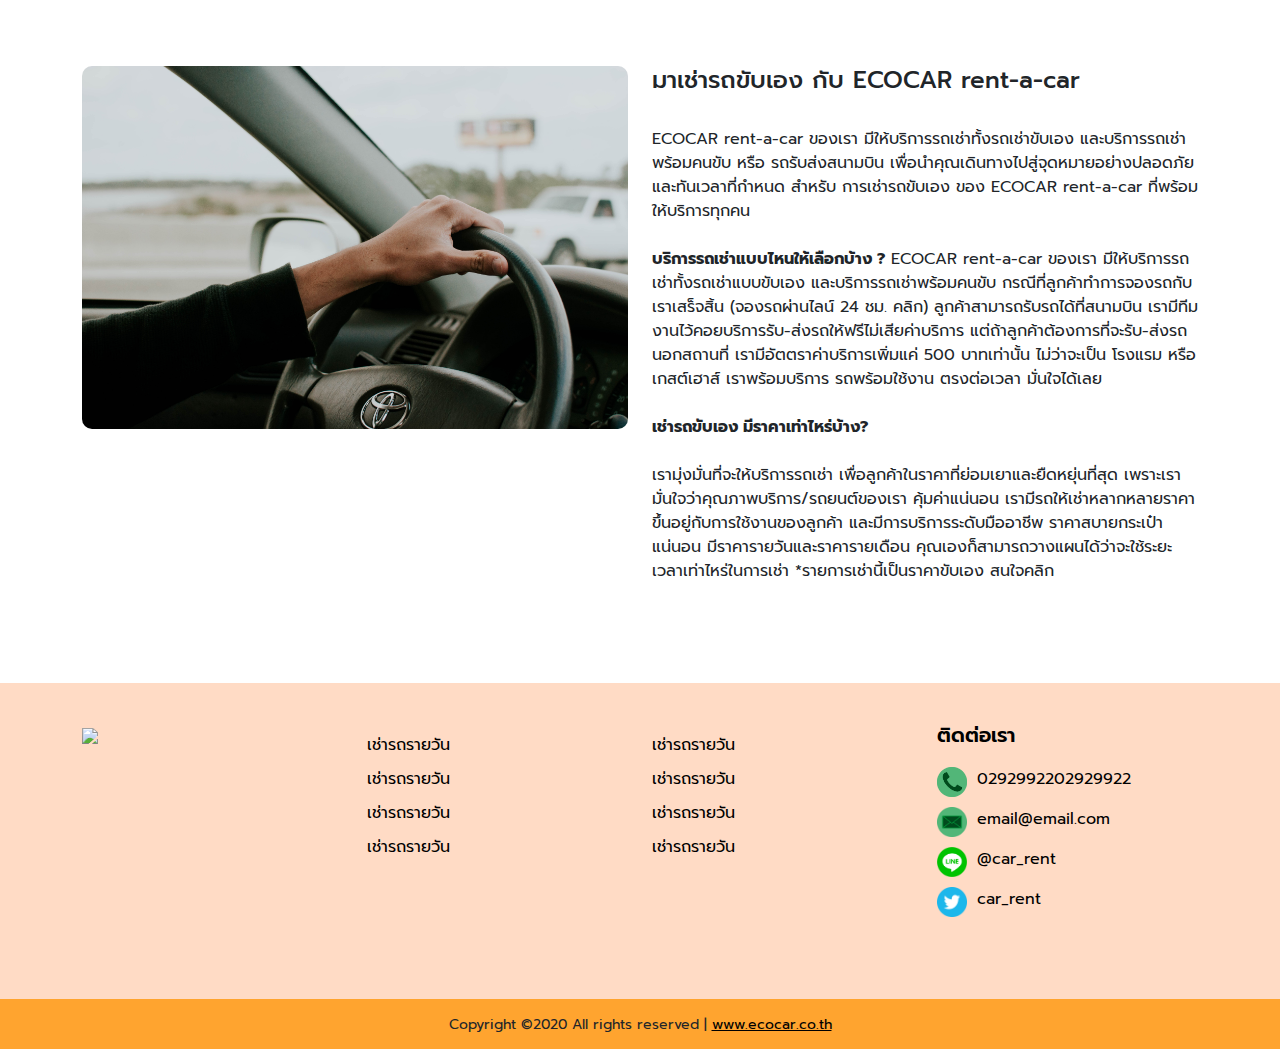
==== commit dc4cd4b3: "08:26 09/12/2023" ====
--- a/index.html
+++ b/index.html
@@ -35,7 +35,7 @@
 				</button>
 				<div class="collapse navbar-collapse" id="navbarSupportedContent">
 					<ul class="navbar-nav ms-auto mb-2 mb-lg-0">
-						<li class="nav-item">
+						<li class="nav-item active">
 							<a class="nav-link" aria-current="page" href="#">Home</a>
 						</li>
 						<li class="nav-item">
@@ -55,17 +55,17 @@
 							</a>
 						</li>
 						<li class="nav-item">
-							<a class="nav-link" href="#">
+							<a class="nav-link me-1 ms-1 ps-1 pe-1" href="#">
 								<img src="public/images/f.png" alt="">
 							</a>
 						</li>
 						<li class="nav-item">
-							<a class="nav-link" href="#">
+							<a class="nav-link me-1 ms-1 ps-1 pe-1" href="#">
 								<img src="public/images/l.png" alt="">
 							</a>
 						</li>
 						<li class="nav-item">
-							<a class="nav-link" href="#">
+							<a class="nav-link me-1 ms-1 ps-1 pe-1" href="#">
 								<img src="public/images/x.webp" alt="">
 							</a>
 						</li>
@@ -77,16 +77,16 @@
 
 	<main>
 		<div class="cover-form">
+			<div class="img-pala"></div>
 			<div class="container">
 				<div class="row h-100 d-flex align-items-center">
-					<div class="col-lg-12 position-relative">
-
-						<div class="book-box">
+					<div class="col-lg-12 position-relative"> 
+						<div class="book-box text-center">
 							<div>
 								<h1>บริการ เช่ารถยนต์</h1>
 								<h4> บริการ เช่ารถยนต์ เช่ารถดอนเมือง เช่ารถราคาถูก</h4>
 								<br><br>
-								<button class="btn" data-bs-toggle="modal" data-bs-target="#myModal">BOOKING NOW</button>
+								<button class="btn" data-bs-toggle="modal" data-bs-target="#myModal">BOOKING NOW <span></span></button>
 							</div>
 						</div> 
 					</div>
@@ -493,10 +493,12 @@
 			</div>
 			<br>
 			<br>
-			<br>
-			<h6>Copyright ©2020 All rights reserved | www.ecocar.co.th
-
-			</h6>
+			<br> 
+		</div>
+		<div class="bot">
+			<div class="container">
+				Copyright ©2020 All rights reserved | <a href="#">www.ecocar.co.th</a>
+			</div>
 		</div>
 	</footer>
 
--- a/public/css/style.css
+++ b/public/css/style.css
@@ -17,19 +17,23 @@
 header .navbar{
   height: 80px;
   background-color: var(--bg-main5);
+  border-top: 4px solid #FFA42F;
 }
 header .navbar .img-responsive{
   height: 60px;
 } 
 header .navbar-nav .nav-item .nav-link{
-  color: var(--bg-main3);
+  color: #f1a180;
   font-size: 18px;
   position: relative;
   margin-left: 15px;
   margin-right: 15px;
 }
 header .navbar-nav .nav-item:hover .nav-link{
-  color: black;
+  color: #F47C64;
+}
+header .navbar-nav .nav-item.active .nav-link{
+  color: #F47C64;
 }
 header .navbar-nav .nav-item .nav-link img{
   height: 30px;
@@ -47,12 +51,28 @@
 }
 .cover-form{
   height: 600px;
+  position: relative;
+} 
+.cover-form .img-pala{
+  position: fixed;
   background-position: center !important;
   background-repeat: no-repeat !important;
   background-size: 100% auto !important;
   background: url(../images/qq.jpg);
-  position: relative;
-}
+  width: 100%;
+  height: 600px;
+  z-index: 2;
+  transition: .33s all ease-out;  
+}
+.cover-form:hover .img-pala{ 
+  background-size: 104% auto !important; 
+}
+.cover-form.hi2{
+  height: 300px; 
+} 
+.cover-form.hi2 .img-pala{
+  height: 300px; 
+} 
 .cover-form::after{
   content: "";
   position: absolute;
@@ -70,8 +90,11 @@
   height: 600px;
   width: 100%; 
 }
+.book-box.hi2{  
+  height: 300px; 
+}
 .book-box h1{ 
-  color: #fff;
+  color: #FFA42F;
   font-size: 50px; 
   text-align: center;
   margin-bottom: 30px;
@@ -81,31 +104,42 @@
   font-size: 20px;
   text-align: center; 
   margin-bottom: 30px;
-}
-.book-box h4{ 
-  color: #fff;
+}  
+.book-box .btn {
+  border-radius: 4px;
+  background-color: #F88B6A;
+  border: none;
+  color: #FFFFFF;
+  text-align: center;
+  font-size: 18px; 
+  padding: 15px 60px;
+  transition: all 0.5s;
+  cursor: pointer; 
+  position: relative;
+} 
+.book-box .btn span {
+  cursor: pointer;
+  display: inline-block;
+  position: relative;
+  transition: 0.5s; 
+  position: absolute;
   font-size: 20px;
-  text-align: center; 
-}
-.book-box .btn{ 
-  background-color: var(--bg-main); 
-  color: #fff;
-  margin-top: 20px;
-  position: relative;
-  padding: 15px 60px;
-  text-align: center;
-  display: block;
-  margin: 20px auto 0px;
-}
-.book-box .btn:hover{ 
-  background-color: var(--bg-main3); 
-  color: #fff; 
-}
-.book-box .btn span{ 
-  position: relative;
-  top: 5px;
-  font-size: 18px;
-}
+} 
+.book-box .btn span:after {
+  content: '\00bb';
+  position: absolute;
+  opacity: 0;
+  top: 0;
+  right: -20px;
+  transition: 0.5s;
+} 
+.book-box .btn:hover span {
+  padding-right: 25px;
+} 
+.book-box .btn:hover span:after {
+  opacity: 1;
+  right: 0;
+}  
 .form-car{ 
   /* background: rgba(255, 255, 255, 0.7);
   border-radius: 16px;
@@ -166,7 +200,25 @@
 .form-check label{
   margin-top: 0px;
 }
-
+.sec1{
+  z-index: 4;
+  position: relative;
+  background-color: #f9f9f9; 
+}
+.bg1{
+  z-index: 4;
+  position: relative;
+  background-color: #f9f9f9; 
+}
+#about{
+  z-index: 4;
+  position: relative;
+  background-color: #fff; 
+}
+footer{
+  z-index: 4;
+  position: relative; 
+}
 
 .my-car{
   padding-top: 60px;
@@ -267,6 +319,17 @@
   color: #000;
   margin-bottom: 0px;
   padding-bottom: 20px;
+}
+footer .bot{
+  height: 50px;
+  background-color: #FFA42F;
+  text-align: center;
+  padding-top: 15px;
+  font-size: 14px;
+}
+footer .bot a{
+  text-decoration: underline !important;
+  color: #000;
 }
 .sc{
   color: #000;
@@ -364,4 +427,28 @@
 .select2-selection__arrow {
   height: 38px !important; 
   border-radius: 4px;
+}
+.datepicker {
+  background-color: rgba(255, 255, 255, 1);
+  font-family: 'Kanit', sans-serif;
+  width: 335px;
+}
+.datepicker .table-condensed{
+  width: 100%; 
+}
+.datepicker .day{
+  padding: 11px 9px !important;
+  border-radius: 100%;
+}
+.datepicker .day:hover{
+  background: var(--bg-main) !important;
+  color: #fff !important;
+}
+.datepicker .active.day{
+  background: var(--bg-main) !important;
+  color: #fff !important;
+}
+.datepicker .today.day{
+  background: var(--bg-main2) !important;
+  color: #fff !important;
 }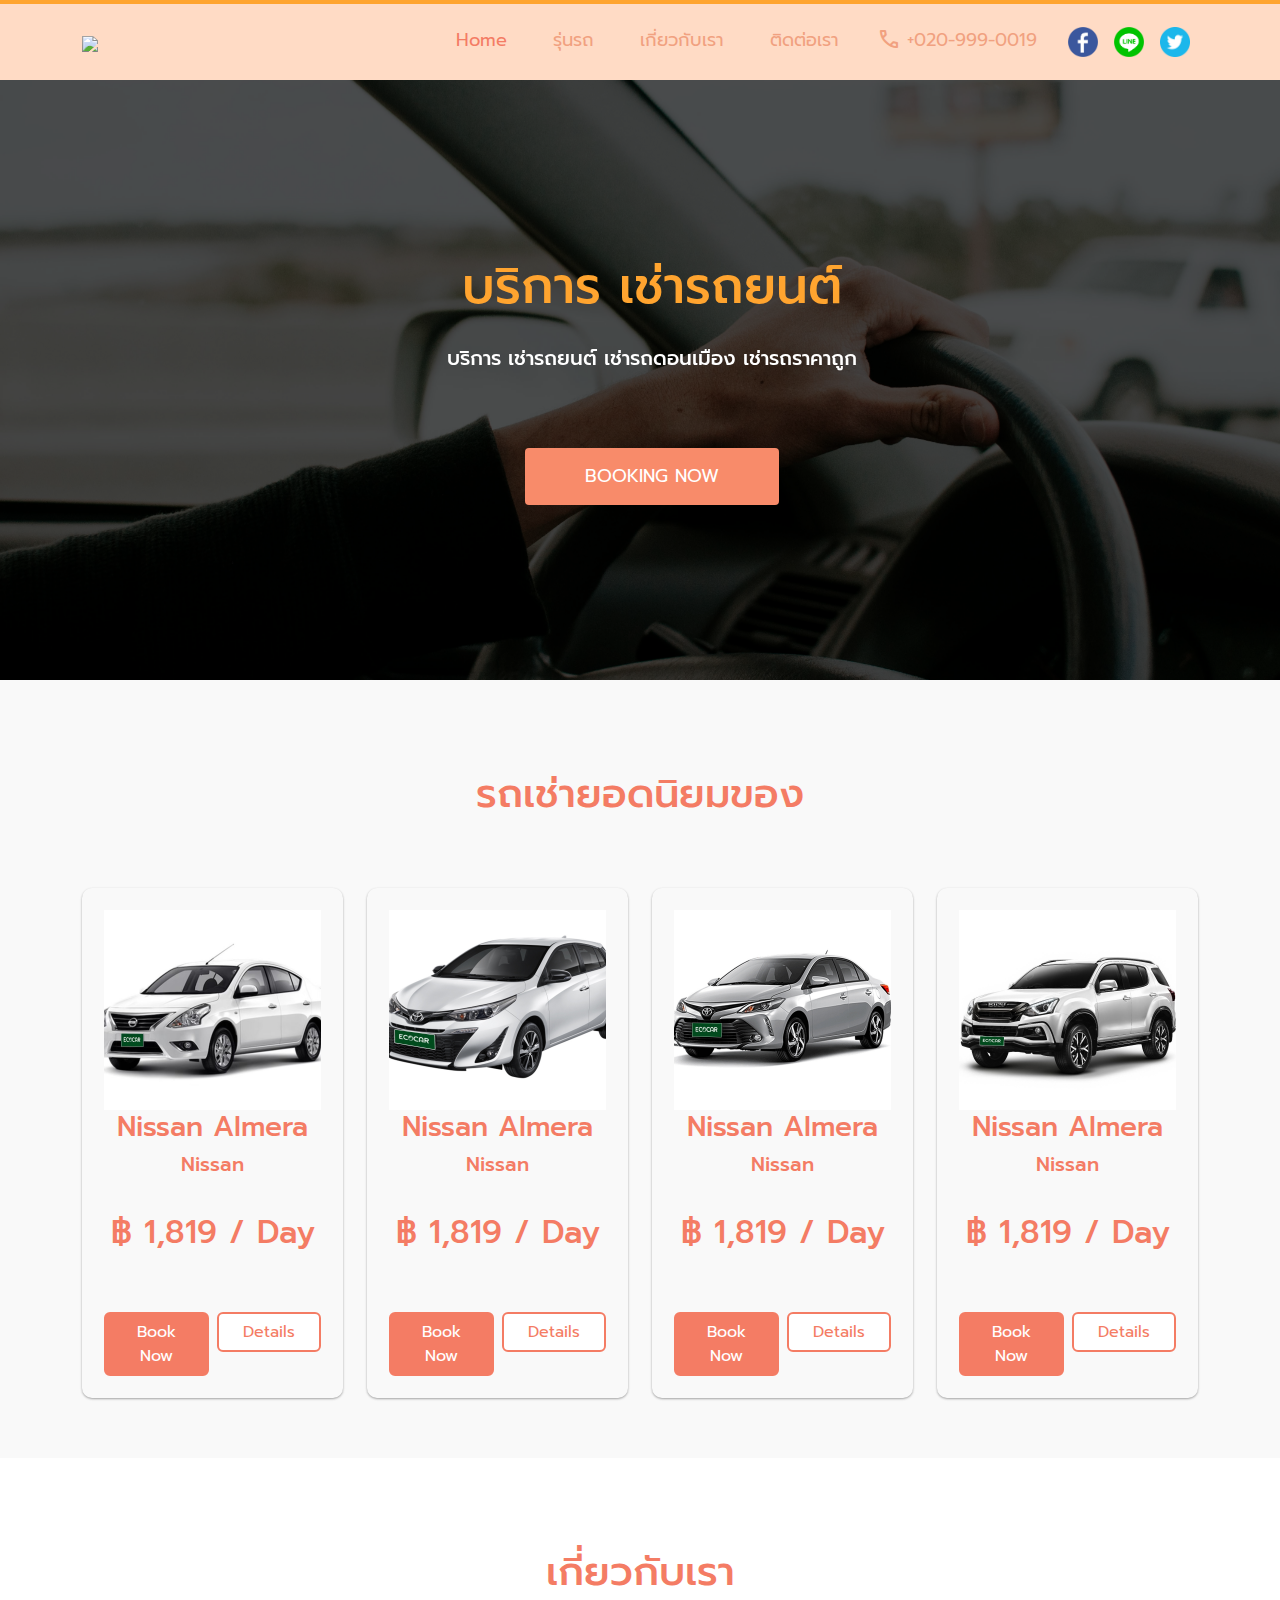
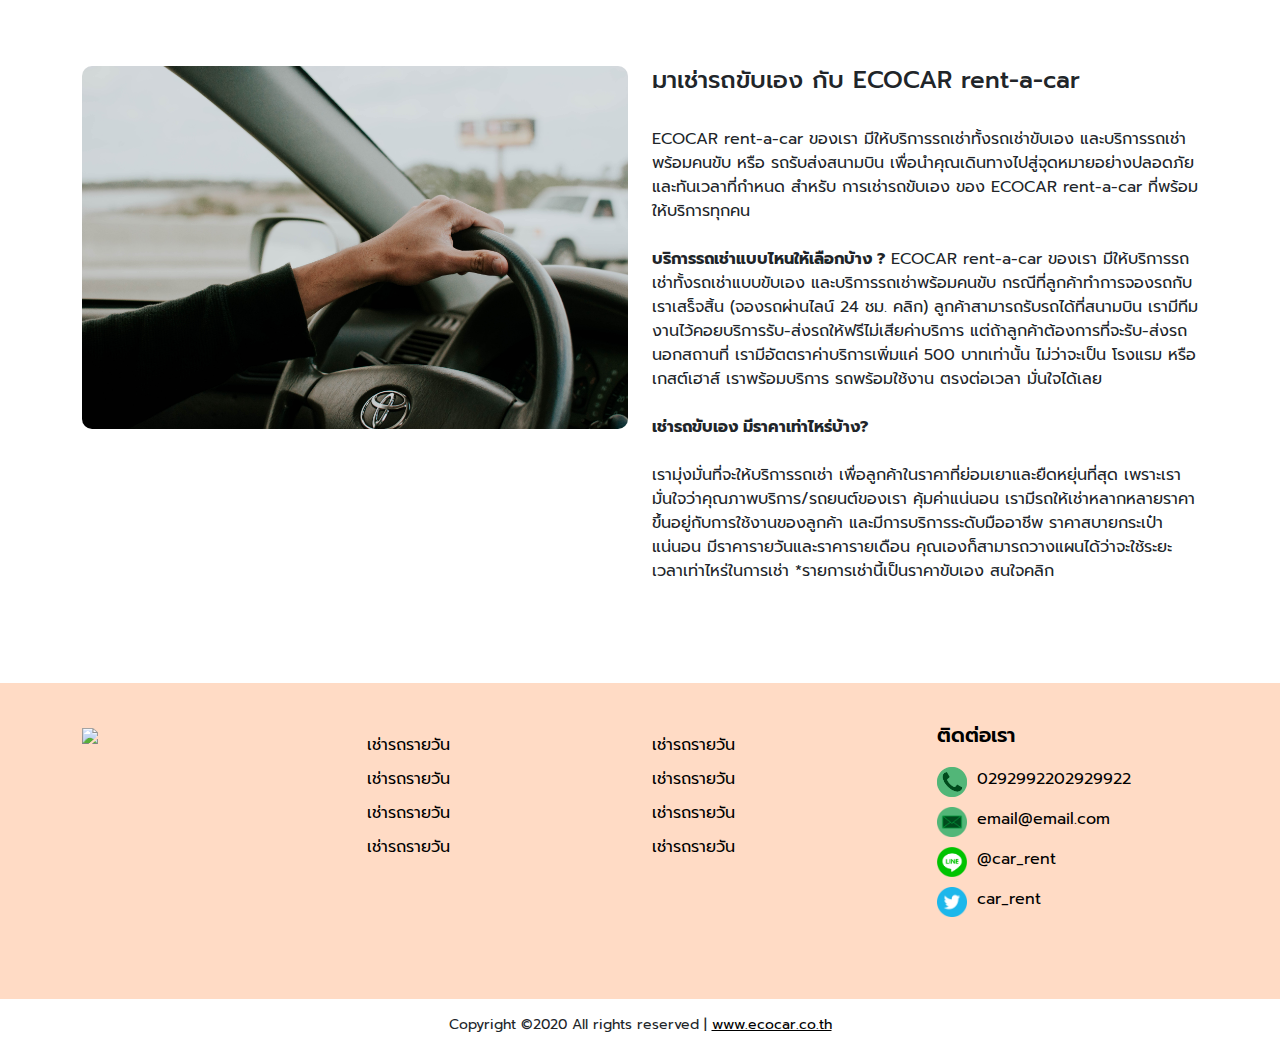
==== commit d9fee74e: "08:26 09/12/2023" ====
--- a/index.html
+++ b/index.html
@@ -8,7 +8,6 @@
 	<title> Car Rent </title>
 	<link rel="icon" type="image/x-icon" href="public/images/LogoLXBfinal01.png">
 	<link href="https://cdn.jsdelivr.net/npm/bootstrap@5.3.1/dist/css/bootstrap.min.css" rel="stylesheet">
-    <link href="public/css/style.css" rel="stylesheet" type="text/css" />      
 	<link rel="stylesheet" href="https://cdnjs.cloudflare.com/ajax/libs/bootstrap-datepicker/1.9.0/css/bootstrap-datepicker.min.css"/>  
 	<link href="https://cdn.jsdelivr.net/npm/select2@4.1.0-rc.0/dist/css/select2.min.css" rel="stylesheet" />  
 	<link href="https://fonts.googleapis.com/icon?family=Material+Icons" rel="stylesheet"> 
@@ -17,9 +16,11 @@
 	<link href="https://fonts.googleapis.com/css2?family=Prompt:wght@400;500;600;700&display=swap" rel="stylesheet">
 	<link rel="stylesheet" href="https://fonts.googleapis.com/css2?family=Material+Symbols+Outlined:opsz,wght,FILL,GRAD@20..48,100..700,0..1,-50..200" /> 
 	<link rel="stylesheet" href="https://fonts.googleapis.com/css2?family=Material+Symbols+Rounded:opsz,wght,FILL,GRAD@48,400,0,0" />
-	<link rel="stylesheet" href="https://cdnjs.cloudflare.com/ajax/libs/bootstrap-datetimepicker/4.17.47/css/bootstrap-datetimepicker.min.css">
+	<link rel="stylesheet" href="https://cdnjs.cloudflare.com/ajax/libs/bootstrap-datetimepicker/4.17.47/css/bootstrap-datetimepicker.min.css"> 
  
 
+    <link href="public/css/style.css" rel="stylesheet" type="text/css" />      
+	
 
 </head>
 <body> 
@@ -86,7 +87,7 @@
 								<h1>บริการ เช่ารถยนต์</h1>
 								<h4> บริการ เช่ารถยนต์ เช่ารถดอนเมือง เช่ารถราคาถูก</h4>
 								<br><br>
-								<button class="btn" data-bs-toggle="modal" data-bs-target="#myModal">BOOKING NOW <span></span></button>
+								<button class="btn btnx" data-bs-toggle="modal" data-bs-target="#myModal">BOOKING NOW <span></span></button>
 							</div>
 						</div> 
 					</div>
@@ -131,12 +132,12 @@
 										<small>* In case of airport transfer</small>
 									</div>
 									<div class="col-lg-4 position-relative"> 
-										<label for="timePicker">Pick Up Time
+										<label for="timePickerx">Pick Up Time
 											<span class="material-symbols-outlined icon-span2  ">
 												Schedule
 											</span>
 										</label>  
-										<input type="time" class="form-control" id="timePicker">  
+										<input type="text" class="form-control datetime" id="timePickerx">  
 									</div>
 								</div>
 								<div class="form-group row">
@@ -311,7 +312,7 @@
 
 								<div class="form-group row justify-content-center">
 									<div class="col-lg-4 col-12">
-										<button class="btn"> Booking Now </button>
+										<button class="btn btnx"> Booking Now </button>
 									</div> 
 								</div> 
 
@@ -514,6 +515,9 @@
 	<script src="https://cdnjs.cloudflare.com/ajax/libs/bootstrap-datepicker/1.9.0/locales/bootstrap-datepicker.th.min.js"  ></script>  
     <script src="https://cdnjs.cloudflare.com/ajax/libs/bootstrap-datetimepicker/4.17.47/js/bootstrap-datetimepicker.min.js"></script>
 
+	<script type="text/javascript" src="https://cdnjs.cloudflare.com/ajax/libs/moment.js/2.24.0/moment.min.js"></script>
+	<script type="text/javascript" src="https://cdnjs.cloudflare.com/ajax/libs/eonasdan-bootstrap-datetimepicker/4.17.47/js/bootstrap-datetimepicker.min.js"></script>
+
 	<script>
 		$(document).ready(function() {
 			$('.js-example-basic-multiple').select2();
@@ -529,23 +533,17 @@
 		});
 
  
+ 
         var firstOpen = true;
         var time;
-        $('#timePicker').datetimepicker({
-            useCurrent: false,
+        $('#timePickerx').datetimepicker({
+            useCurrent: true,
             format: "hh:mm A"
-        }).on('dp.show', function() {
-            if(firstOpen) {
-                time = moment().startOf('day');
-                firstOpen = false;
-            } else {
-                time = "01:00 PM"
-            }        
-            $(this).data('DateTimePicker').date(time);
+                
         });
 
-
-
+	 
+		
 		
     </script>    
 
--- a/public/css/style.css
+++ b/public/css/style.css
@@ -105,7 +105,7 @@
   text-align: center; 
   margin-bottom: 30px;
 }  
-.book-box .btn {
+.book-box .btn.btnx {
   border-radius: 4px;
   background-color: #F88B6A;
   border: none;
@@ -117,7 +117,7 @@
   cursor: pointer; 
   position: relative;
 } 
-.book-box .btn span {
+.book-box .btn.btnx span {
   cursor: pointer;
   display: inline-block;
   position: relative;
@@ -125,7 +125,7 @@
   position: absolute;
   font-size: 20px;
 } 
-.book-box .btn span:after {
+.book-box .btn.btnx span:after {
   content: '\00bb';
   position: absolute;
   opacity: 0;
@@ -133,10 +133,10 @@
   right: -20px;
   transition: 0.5s;
 } 
-.book-box .btn:hover span {
+.book-box .btn.btnx:hover span {
   padding-right: 25px;
 } 
-.book-box .btn:hover span:after {
+.book-box .btn.btnx:hover span:after {
   opacity: 1;
   right: 0;
 }  
@@ -170,7 +170,7 @@
   z-index: 10;
   background-color: #fff;
 }   
-.form-car .btn{ 
+.form-car .btn.btnx{ 
   background-color: var(--bg-main);
   display: block;
   width: 100%;
@@ -178,7 +178,7 @@
   margin-top: 20px;
   position: relative;
 }
-.form-car .btn span{ 
+.form-car .btn.btnx span{ 
   position: relative;
   top: 5px;
   font-size: 18px;
@@ -251,6 +251,11 @@
   height: 200px;
   object-fit: cover;
   display: block;
+  overflow: hidden;
+  transition: .33s all ease-out;  
+}
+.car img:hover{
+  transform: scale(1.05);
 }
 .car .btn{
   background-color: var(--bg-main);
@@ -322,7 +327,7 @@
 }
 footer .bot{
   height: 50px;
-  background-color: #FFA42F;
+  background-color: #fff;
   text-align: center;
   padding-top: 15px;
   font-size: 14px;
@@ -354,6 +359,49 @@
   background-color: var(--bg-main5);
 }
 
+.bootstrap-datetimepicker-widget .btn{ 
+  position: relative;
+}
+.bootstrap-datetimepicker-widget .btn span{ 
+  width: 30px;
+  height: 30px;
+}
+.bootstrap-datetimepicker-widget .btn span::after{ 
+  content: "";
+  height: 30px !important;
+  width: 30px !important;
+  position: absolute !important; 
+  top: 10px;
+  left: 0;
+  background: url(../images/keyboard_arrow_down.png) !important;
+  background-repeat: no-repeat !important;
+  background-size: 100% auto !important;
+  background-position: center !important; 
+}  
+.bootstrap-datetimepicker-widget button[data-action] {
+  background-color: var(--bg-main5) !important;
+  color: #000;
+  border: none;
+}  
+
+.bootstrap-datetimepicker-widget tr:nth-child(1) td:nth-child(1){  
+  transform: rotate(180deg);
+}
+.bootstrap-datetimepicker-widget tr:nth-child(1) td:nth-child(3){  
+  transform: rotate(180deg);
+}
+.bootstrap-datetimepicker-widget .btn:focus{ 
+  box-shadow: none !important;
+  border: none !important;
+}
+.bootstrap-datetimepicker-widget .btn:active{ 
+  box-shadow: none !important;
+  border: none !important;
+}
+.bootstrap-datetimepicker-widget .btn:hover{ 
+  box-shadow: none !important;
+  border: none !important;
+}
 
 
 
@@ -451,4 +499,4 @@
 .datepicker .today.day{
   background: var(--bg-main2) !important;
   color: #fff !important;
-}+}  